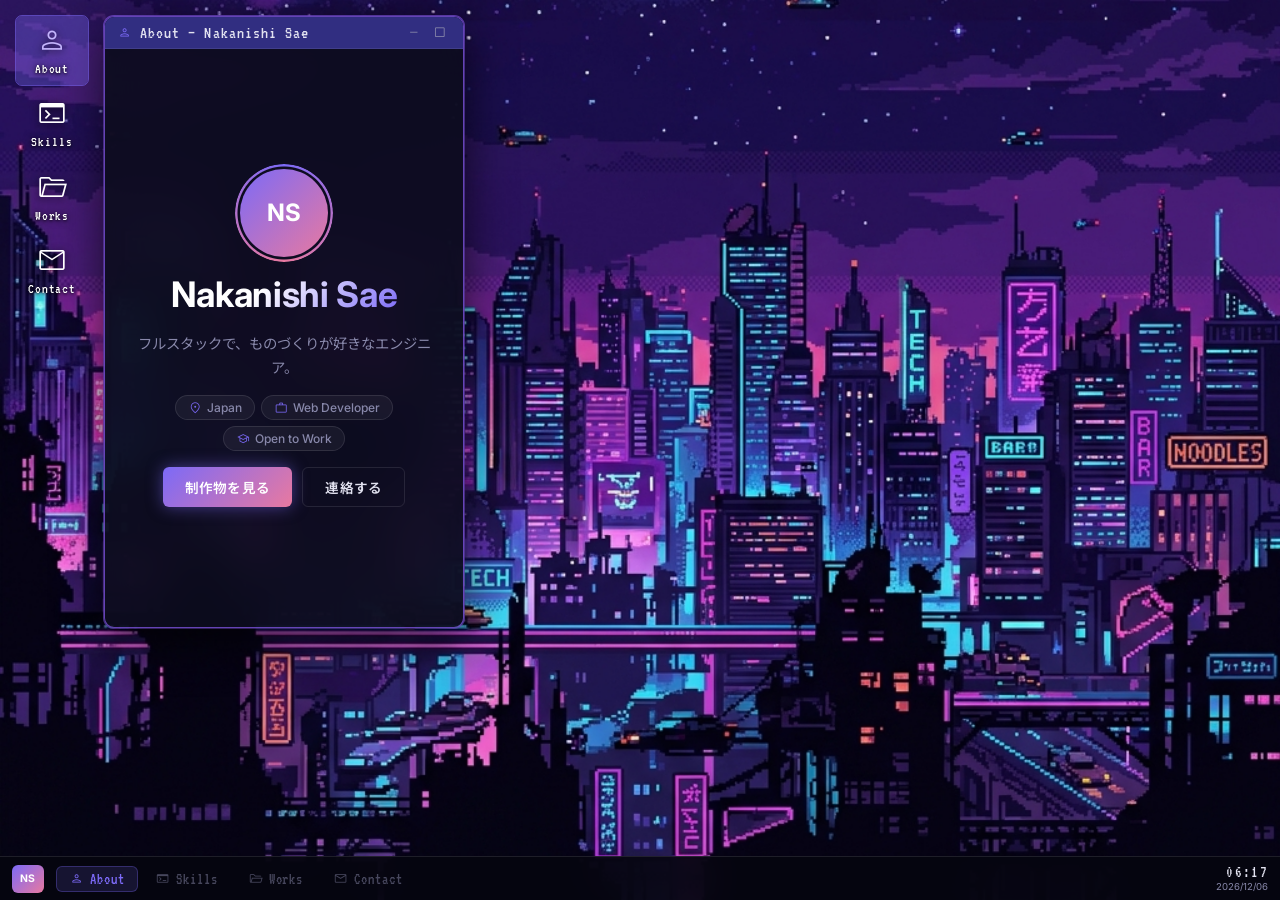
==== docs/index.html @ b2e5ae58 "docsフォルダに変更" ====
<!DOCTYPE html>
<html lang="ja">
<head>
  <meta charset="UTF-8" />
  <meta name="viewport" content="width=device-width, initial-scale=1.0" />
  <meta name="description" content="自己紹介ページ — スキル・制作物・連絡先をまとめたポートフォリオサイトです。" />
  <title>Portfolio | Nakanishi Sae</title>
  <link rel="preconnect" href="https://fonts.googleapis.com" />
  <link rel="preconnect" href="https://fonts.gstatic.com" crossorigin />
  <link href="https://fonts.googleapis.com/css2?family=Noto+Sans+JP:wght@300;400;500;700&family=Inter:wght@300;400;600;700&family=VT323&display=swap" rel="stylesheet" />
  <link rel="stylesheet" href="https://fonts.googleapis.com/css2?family=Material+Symbols+Outlined:opsz,wght,FILL,GRAD@20..48,100..700,0..1,-50..200" />
  <link rel="stylesheet" href="style.css" />
</head>
<body>

<div class="desktop" id="desktop">

  <!-- ===== SIDEBAR / DOCK ===== -->
  <aside class="sidebar" id="sidebar">
    <nav class="sidebar__nav">
      <button class="sidebar__btn is-active" data-win="win-about" id="nav-about">
        <span class="material-symbols-outlined">person</span>
        <span class="sidebar__label">About</span>
      </button>
      <button class="sidebar__btn" data-win="win-skills" id="nav-skills">
        <span class="material-symbols-outlined">terminal</span>
        <span class="sidebar__label">Skills</span>
      </button>
      <button class="sidebar__btn" data-win="win-works" id="nav-works">
        <span class="material-symbols-outlined">folder_open</span>
        <span class="sidebar__label">Works</span>
      </button>
      <button class="sidebar__btn" data-win="win-contact" id="nav-contact">
        <span class="material-symbols-outlined">mail</span>
        <span class="sidebar__label">Contact</span>
      </button>
    </nav>
  </aside>

  <!-- ===== DESKTOP CANVAS ===== -->
  <div class="desktop-canvas" id="desktop-canvas">

    <!-- ── Window: About ── -->
    <section class="window" id="win-about">
      <div class="window-titlebar">
        <span class="window-icon material-symbols-outlined">person</span>
        <span class="window-title">About — Nakanishi Sae</span>
        <div class="window-controls">
          <button class="win-btn" data-action="min" data-win="win-about" aria-label="最小化">
            <span class="material-symbols-outlined">remove</span>
          </button>
          <button class="win-btn" data-action="max" data-win="win-about" aria-label="最大化">
            <span class="material-symbols-outlined">crop_square</span>
          </button>
        </div>
      </div>
      <div class="window-body">
        <div class="about-layout">
          <div class="about-avatar-wrap">
            <div class="about-avatar">NS</div>
            <div class="about-avatar-ring"></div>
          </div>
          <h1 class="about-name">Nakanishi Sae</h1>
          <p class="about-tagline">フルスタックで、ものづくりが好きなエンジニア。</p>
          <div class="about-badges">
            <span class="badge"><span class="material-symbols-outlined">location_on</span> Japan</span>
            <span class="badge"><span class="material-symbols-outlined">work</span> Web Developer</span>
            <span class="badge"><span class="material-symbols-outlined">school</span> Open to Work</span>
          </div>
          <div class="about-cta">
            <button class="btn btn--primary" data-open="win-works" id="hero-works-btn">制作物を見る</button>
            <button class="btn btn--outline" data-open="win-contact" id="hero-contact-btn">連絡する</button>
          </div>
        </div>
      </div>
    </section>

    <!-- ── Window: Skills ── -->
    <section class="window is-minimized" id="win-skills">
      <div class="window-titlebar">
        <span class="window-icon material-symbols-outlined">terminal</span>
        <span class="window-title">Skills</span>
        <div class="window-controls">
          <button class="win-btn" data-action="min" data-win="win-skills" aria-label="最小化">
            <span class="material-symbols-outlined">remove</span>
          </button>
          <button class="win-btn" data-action="max" data-win="win-skills" aria-label="最大化">
            <span class="material-symbols-outlined">crop_square</span>
          </button>
        </div>
      </div>
      <div class="window-body">
        <div class="skills__grid">
          <div class="skill-card" id="skill-languages">
            <div class="skill-card__icon"><span class="material-symbols-outlined">terminal</span></div>
            <h3 class="skill-card__title">Languages</h3>
            <div class="skill-chips">
              <span class="skill-chip">C#</span>
              <span class="skill-chip">TypeScript</span>
              <span class="skill-chip">JavaScript</span>
              <span class="skill-chip">Python</span>
              <span class="skill-chip">SQL</span>
              <span class="skill-chip">Visual Basic</span>
            </div>
          </div>
          <div class="skill-card" id="skill-frontend">
            <div class="skill-card__icon"><span class="material-symbols-outlined">web</span></div>
            <h3 class="skill-card__title">Frontend / Backend</h3>
            <div class="skill-chips">
              <span class="skill-chip">HTML</span>
              <span class="skill-chip">CSS</span>
              <span class="skill-chip">Angular</span>
              <span class="skill-chip">.NET</span>
            </div>
          </div>
          <div class="skill-card" id="skill-cloud">
            <div class="skill-card__icon"><span class="material-symbols-outlined">cloud</span></div>
            <h3 class="skill-card__title">Cloud / Tools</h3>
            <div class="skill-chips">
              <span class="skill-chip">Azure</span>
              <span class="skill-chip">Git</span>
              <span class="skill-chip">GitHub</span>
            </div>
          </div>
          <div class="skill-card skill-card--cert" id="skill-cert">
            <div class="skill-card__icon"><span class="material-symbols-outlined">workspace_premium</span></div>
            <h3 class="skill-card__title">資格</h3>
            <ul class="cert-list">
              <li class="cert-item">
                <span class="cert-item__badge">Azure</span>
                <span class="cert-item__name">Azure Fundamentals</span>
              </li>
              <li class="cert-item">
                <span class="cert-item__badge">Python</span>
                <span class="cert-item__name">Python3 エンジニア認定基礎試験</span>
              </li>
            </ul>
          </div>
        </div>
      </div>
    </section>

    <!-- ── Window: Works ── -->
    <section class="window is-minimized" id="win-works">
      <div class="window-titlebar">
        <span class="window-icon material-symbols-outlined">folder_open</span>
        <span class="window-title">Works</span>
        <div class="window-controls">
          <button class="win-btn" data-action="min" data-win="win-works" aria-label="最小化">
            <span class="material-symbols-outlined">remove</span>
          </button>
          <button class="win-btn" data-action="max" data-win="win-works" aria-label="最大化">
            <span class="material-symbols-outlined">crop_square</span>
          </button>
        </div>
      </div>
      <div class="window-body">
        <div class="works__grid" id="works-grid">
          <article class="work-card" id="work-1">
            <div class="work-card__thumb" style="background: linear-gradient(135deg, #667eea 0%, #764ba2 100%);">
              <span class="work-card__thumb-icon material-symbols-outlined">public</span>
            </div>
            <div class="work-card__body">
              <span class="work-card__tag">Web App</span>
              <h3 class="work-card__title">サンプルプロジェクト</h3>
              <p class="work-card__desc">制作物の説明をここに記述します。使用した技術や工夫した点などを書きましょう。</p>
              <div class="work-card__tech">
                <span class="tech-tag">HTML</span>
                <span class="tech-tag">CSS</span>
                <span class="tech-tag">JavaScript</span>
              </div>
              <div class="work-card__links">
                <a href="#" class="work-card__link" id="work-1-demo">Demo →</a>
                <a href="#" class="work-card__link work-card__link--secondary" id="work-1-code">GitHub</a>
              </div>
            </div>
          </article>
          <div class="work-card work-card--empty" id="work-add">
            <div class="work-card--empty__inner">
              <span class="work-card--empty__icon material-symbols-outlined">add_circle</span>
              <p>制作物を追加しましょう</p>
              <span class="work-card--empty__hint">index.html の works セクションにカードを追加してください</span>
            </div>
          </div>
        </div>
      </div>
    </section>

    <!-- ── Window: Contact ── -->
    <section class="window is-minimized" id="win-contact">
      <div class="window-titlebar">
        <span class="window-icon material-symbols-outlined">mail</span>
        <span class="window-title">Contact</span>
        <div class="window-controls">
          <button class="win-btn" data-action="min" data-win="win-contact" aria-label="最小化">
            <span class="material-symbols-outlined">remove</span>
          </button>
          <button class="win-btn" data-action="max" data-win="win-contact" aria-label="最大化">
            <span class="material-symbols-outlined">crop_square</span>
          </button>
        </div>
      </div>
      <div class="window-body">
        <div class="contact__grid">
          <a href="mailto:your@email.com" class="contact-card" id="contact-email">
            <div class="contact-card__icon"><span class="material-symbols-outlined">mail</span></div>
            <div class="contact-card__body">
              <span class="contact-card__label">Email</span>
              <span class="contact-card__value">your@email.com</span>
            </div>
            <span class="contact-card__arrow material-symbols-outlined">arrow_forward</span>
          </a>
          <a href="https://github.com/yourusername" target="_blank" rel="noopener noreferrer" class="contact-card" id="contact-github">
            <div class="contact-card__icon"><span class="material-symbols-outlined">code</span></div>
            <div class="contact-card__body">
              <span class="contact-card__label">GitHub</span>
              <span class="contact-card__value">@yourusername</span>
            </div>
            <span class="contact-card__arrow material-symbols-outlined">arrow_forward</span>
          </a>
          <a href="https://twitter.com/yourusername" target="_blank" rel="noopener noreferrer" class="contact-card" id="contact-twitter">
            <div class="contact-card__icon"><span class="material-symbols-outlined">alternate_email</span></div>
            <div class="contact-card__body">
              <span class="contact-card__label">X (Twitter)</span>
              <span class="contact-card__value">@yourusername</span>
            </div>
            <span class="contact-card__arrow material-symbols-outlined">arrow_forward</span>
          </a>
          <a href="https://linkedin.com/in/yourusername" target="_blank" rel="noopener noreferrer" class="contact-card" id="contact-linkedin">
            <div class="contact-card__icon"><span class="material-symbols-outlined">work</span></div>
            <div class="contact-card__body">
              <span class="contact-card__label">LinkedIn</span>
              <span class="contact-card__value">Nakanishi Sae</span>
            </div>
            <span class="contact-card__arrow material-symbols-outlined">arrow_forward</span>
          </a>
        </div>
      </div>
    </section>

  </div><!-- /desktop-canvas -->

  <!-- ===== TASKBAR ===== -->
  <div class="taskbar" id="taskbar">
    <div class="taskbar__start">
      <span class="taskbar__start-logo">NS</span>
    </div>
    <div class="taskbar__windows">
      <button class="taskbar__btn is-active" data-win="win-about" id="tb-about">
        <span class="material-symbols-outlined">person</span> About
      </button>
      <button class="taskbar__btn is-minimized" data-win="win-skills" id="tb-skills">
        <span class="material-symbols-outlined">terminal</span> Skills
      </button>
      <button class="taskbar__btn is-minimized" data-win="win-works" id="tb-works">
        <span class="material-symbols-outlined">folder_open</span> Works
      </button>
      <button class="taskbar__btn is-minimized" data-win="win-contact" id="tb-contact">
        <span class="material-symbols-outlined">mail</span> Contact
      </button>
    </div>
    <div class="taskbar__tray">
      <div class="taskbar__clock" id="taskbar-clock">00:00</div>
      <div class="taskbar__date" id="taskbar-date">2026/05/17</div>
    </div>
  </div>

</div><!-- /desktop -->

<script src="main.js"></script>
</body>
</html>
---- docs/style.css ----
/* ================================================
   TOKENS
   ================================================ */
:root {
  --clr-bg:        #0d0d1a;
  --clr-sidebar:   #111120;
  --clr-taskbar:   #0a0a14;
  --clr-win-bar:   #1e1b4b;
  --clr-win-bar-active: #312e81;
  --clr-win-body:  rgba(13, 13, 30, 0.92);
  --clr-surface:   rgba(255,255,255,0.05);
  --clr-surface-2: rgba(255,255,255,0.08);
  --clr-border:    rgba(255,255,255,0.10);
  --clr-border-active: rgba(139,92,246,0.7);

  --clr-primary:   #7c6af7;
  --clr-primary-glow: rgba(124,106,247,0.5);
  --clr-accent:    #e879a0;
  --clr-text:      #e2e2f0;
  --clr-text-muted:#8888aa;
  --clr-text-faint:#44445a;

  --sidebar-w: 0px;
  --taskbar-h: 44px;
  --radius-sm: 6px;
  --radius-md: 10px;
  --transition: 0.2s cubic-bezier(0.4,0,0.2,1);
  --font-sans: 'Inter','Noto Sans JP',sans-serif;
  --font-jp:   'Noto Sans JP',sans-serif;
  --font-pixel: 'VT323', monospace;
}

/* ================================================
   RESET
   ================================================ */
*,*::before,*::after{box-sizing:border-box;margin:0;padding:0}
html,body{width:100%;height:100%;overflow:hidden}
body{font-family:var(--font-sans);color:var(--clr-text);background:#000}
a{color:inherit;text-decoration:none}
ul{list-style:none}
button{cursor:pointer;background:none;border:none;color:inherit;font:inherit}

/* Material Symbols */
.material-symbols-outlined{
  font-family:'Material Symbols Outlined';
  font-weight:normal;font-style:normal;
  font-size:inherit;line-height:1;
  letter-spacing:normal;text-transform:none;
  display:inline-block;white-space:nowrap;
  direction:ltr;-webkit-font-smoothing:antialiased;
  font-variation-settings:'FILL' 0,'wght' 300,'GRAD' 0,'opsz' 24;
  user-select:none;
}

/* ================================================
   DESKTOP
   ================================================ */
.desktop{
  width:100vw;height:100vh;
  display:grid;
  grid-template-rows: 1fr var(--taskbar-h);
  grid-template-areas:
    "canvas"
    "taskbar";
  background-image: url('wallpaper.png');
  background-size: cover;
  background-position: center bottom;
  position: relative;
}

/* ================================================
   SIDEBAR — Desktop icons overlay
   ================================================ */
.sidebar{
  position: absolute;
  top: 16px;
  left: 16px;
  display:flex;flex-direction:column;
  gap: 8px;
  z-index: 50;
  /* no background, no border — floats on wallpaper */
}


.sidebar__nav{
  display:flex;flex-direction:column;gap:4px;
}

/* Desktop icon button */
.sidebar__btn{
  display:flex;flex-direction:column;align-items:center;gap:4px;
  padding:8px;
  width:72px;
  border-radius: var(--radius-sm);
  color:#fff;
  background: transparent;
  transition: background var(--transition);
  cursor: pointer;
}
.sidebar__btn .material-symbols-outlined{
  font-size:2rem;
  font-variation-settings:'FILL' 0,'wght' 300,'GRAD' 0,'opsz' 40;
  filter: drop-shadow(0 2px 4px rgba(0,0,0,0.8));
}
.sidebar__label{
  font-family: var(--font-pixel);
  font-size:0.9rem;font-weight:400;
  letter-spacing:0.06em;line-height:1.2;
  text-align:center;
  text-shadow: 0 1px 3px rgba(0,0,0,0.9), 0 0 8px rgba(0,0,0,0.8);
  color:#fff;
  word-break: break-word;
}
.sidebar__btn:hover{
  background: rgba(255,255,255,0.12);
  border-radius: var(--radius-sm);
}
.sidebar__btn.is-active{
  background: rgba(124,106,247,0.35);
  outline: 1px solid rgba(124,106,247,0.6);
}
.sidebar__btn.is-active .material-symbols-outlined{
  color: #c4b5fd;
}

.desktop-canvas{
  grid-area: canvas;
  display:grid;
  grid-template-columns: 360px 1fr;
  grid-template-rows: minmax(320px,auto) minmax(260px,auto) auto;
  gap:12px;
  /* leave room for desktop icons on the left */
  padding:16px 16px 16px 104px;
  overflow-y:auto;
  overflow-x:hidden;
  align-content: start;
}
.desktop-canvas::-webkit-scrollbar{width:6px;}
.desktop-canvas::-webkit-scrollbar-track{background:transparent;}
.desktop-canvas::-webkit-scrollbar-thumb{background:rgba(124,106,247,0.3);border-radius:9999px;}

/* Window positioning */
#win-about  { grid-column:1; grid-row:1/3; }
#win-skills { grid-column:2; grid-row:1; }
#win-works  { grid-column:2; grid-row:2; }
#win-contact{ grid-column:1/3; grid-row:3; }

/* ================================================
   WINDOW
   ================================================ */
.window{
  display:flex;flex-direction:column;
  border-radius: var(--radius-md);
  border:1px solid var(--clr-border);
  overflow:hidden;
  backdrop-filter:blur(20px);
  background: var(--clr-win-body);
  box-shadow: 0 8px 32px rgba(0,0,0,0.6);
  transition: border-color var(--transition), box-shadow var(--transition),
              opacity 0.2s ease, visibility 0.2s ease;
  min-height:200px;
}

.window:focus-within,
.window.is-focused{
  border-color: var(--clr-border-active);
  box-shadow: 0 12px 48px rgba(0,0,0,0.7), 0 0 0 1px var(--clr-border-active);
  z-index:10;
}

/* Window minimized — entire window fades out, grid space kept so bg shows through */
.window.is-minimized{
  visibility: hidden;
  opacity: 0;
  pointer-events: none;
}

/* Title bar */
.window-titlebar{
  display:flex;align-items:center;gap:8px;
  padding:0 12px;
  height:32px;
  background: var(--clr-win-bar);
  border-bottom:1px solid rgba(255,255,255,0.08);
  user-select:none;flex-shrink:0;
}

.window.is-focused .window-titlebar{
  background: var(--clr-win-bar-active);
}

.window-icon{
  font-size:0.95rem;
  color:var(--clr-primary);
  font-variation-settings:'FILL' 0,'wght' 300,'GRAD' 0,'opsz' 20;
}

.window-title{
  flex:1;
  font-family:var(--font-pixel);
  font-size:1.1rem;
  letter-spacing:0.06em;
  color:var(--clr-text);
  overflow:hidden;white-space:nowrap;text-overflow:ellipsis;
}

.window-controls{display:flex;gap:4px;margin-left:auto;}

.win-btn{
  width:22px;height:22px;
  display:flex;align-items:center;justify-content:center;
  border-radius:4px;
  color:var(--clr-text-muted);
  transition:all var(--transition);
}
.win-btn .material-symbols-outlined{font-size:0.85rem;}
.win-btn:hover{background:rgba(255,255,255,0.12);color:var(--clr-text);}
.win-btn[data-action="min"]:hover{background:rgba(251,191,36,0.25);color:#fbbf24;}
.win-btn[data-action="max"]:hover{background:rgba(74,222,128,0.25);color:#4ade80;}

/* Window body */
.window-body{
  flex:1;overflow-y:auto;
  padding:20px;
}
.window-body::-webkit-scrollbar{width:4px;}
.window-body::-webkit-scrollbar-thumb{background:rgba(124,106,247,0.3);border-radius:9999px;}

/* ================================================
   ABOUT WINDOW
   ================================================ */
.about-layout{
  display:flex;flex-direction:column;align-items:center;
  text-align:center;gap:16px;height:100%;justify-content:center;
}

.about-avatar-wrap{position:relative;width:88px;height:88px;flex-shrink:0;}

.about-avatar{
  width:88px;height:88px;border-radius:50%;
  background:linear-gradient(135deg,var(--clr-primary),var(--clr-accent));
  display:flex;align-items:center;justify-content:center;
  font-size:1.5rem;font-weight:700;color:#fff;
  position:relative;z-index:1;
}

.about-avatar-ring{
  position:absolute;inset:-5px;border-radius:50%;
  background:conic-gradient(from 0deg,var(--clr-primary),var(--clr-accent),var(--clr-primary));
  z-index:0;
  animation:spin 6s linear infinite;
  mask:radial-gradient(farthest-side,transparent calc(100% - 3px),#fff calc(100% - 2px));
  -webkit-mask:radial-gradient(farthest-side,transparent calc(100% - 3px),#fff calc(100% - 2px));
}

@keyframes spin{to{transform:rotate(360deg)}}

.about-name{
  font-size:clamp(1.5rem,3vw,2.2rem);font-weight:700;
  background:linear-gradient(135deg,#fff 40%,var(--clr-primary));
  -webkit-background-clip:text;-webkit-text-fill-color:transparent;background-clip:text;
  letter-spacing:-0.01em;
}
.about-tagline{font-size:0.9rem;color:var(--clr-text-muted);font-family:var(--font-jp);line-height:1.7;}

.about-badges{display:flex;gap:6px;flex-wrap:wrap;justify-content:center;}

.badge{
  display:inline-flex;align-items:center;gap:5px;
  padding:4px 12px;border-radius:9999px;
  font-size:0.75rem;font-weight:500;
  background:var(--clr-surface);border:1px solid var(--clr-border);
  color:var(--clr-text-muted);
}
.badge .material-symbols-outlined{font-size:0.9rem;color:var(--clr-primary);font-variation-settings:'FILL' 0,'wght' 300,'GRAD' 0,'opsz' 20;}

.about-cta{display:flex;gap:10px;flex-wrap:wrap;justify-content:center;}

.btn{
  display:inline-flex;align-items:center;gap:6px;
  padding:9px 22px;border-radius:var(--radius-sm);
  font-size:0.85rem;font-weight:600;letter-spacing:0.02em;
  transition:all var(--transition);
}
.btn--primary{
  background:linear-gradient(135deg,var(--clr-primary),var(--clr-accent));
  color:#fff;box-shadow:0 0 16px var(--clr-primary-glow);
}
.btn--primary:hover{transform:translateY(-1px);box-shadow:0 4px 24px var(--clr-primary-glow);}
.btn--outline{
  background:transparent;color:var(--clr-text);
  border:1px solid var(--clr-border);
}
.btn--outline:hover{border-color:var(--clr-primary);color:var(--clr-primary);}

/* ================================================
   SKILLS WINDOW
   ================================================ */
.skills__grid{
  display:grid;
  grid-template-columns:repeat(2,1fr);
  gap:12px;
}

.skill-card{
  background:var(--clr-surface);border:1px solid var(--clr-border);
  border-radius:var(--radius-sm);padding:16px;
  transition:border-color var(--transition);
}
.skill-card:hover{border-color:rgba(124,106,247,0.4);}

.skill-card__icon{
  display:flex;align-items:center;margin-bottom:10px;color:var(--clr-primary);
}
.skill-card__icon .material-symbols-outlined{font-size:1.4rem;font-variation-settings:'FILL' 0,'wght' 300,'GRAD' 0,'opsz' 32;}

.skill-card__title{font-size:0.85rem;font-weight:600;margin-bottom:12px;}

.skill-chips{display:flex;flex-wrap:wrap;gap:6px;}

.skill-chip{
  padding:3px 10px;border-radius:9999px;
  font-size:0.72rem;font-weight:600;
  background:var(--clr-surface-2);border:1px solid var(--clr-border);
  color:var(--clr-text);
}

.cert-list{display:flex;flex-direction:column;gap:8px;}
.cert-item{display:flex;align-items:center;gap:8px;}
.cert-item__badge{
  padding:2px 8px;border-radius:4px;font-size:0.68rem;font-weight:700;
  letter-spacing:0.06em;text-transform:uppercase;
  background:linear-gradient(135deg,var(--clr-primary),var(--clr-accent));color:#fff;
  flex-shrink:0;
}
.cert-item__name{font-size:0.78rem;color:var(--clr-text-muted);font-family:var(--font-jp);line-height:1.4;}

/* ================================================
   WORKS WINDOW
   ================================================ */
.works__grid{
  display:grid;grid-template-columns:repeat(auto-fill,minmax(180px,1fr));gap:10px;
}

.work-card{
  background:var(--clr-surface);border:1px solid var(--clr-border);
  border-radius:var(--radius-sm);overflow:hidden;
  transition:border-color var(--transition),transform var(--transition);
}
.work-card:hover{border-color:rgba(124,106,247,0.4);transform:translateY(-2px);}

.work-card__thumb{
  height:70px;display:flex;align-items:center;justify-content:center;
}
.work-card__thumb-icon{
  font-size:1.6rem;color:rgba(255,255,255,0.9);
  font-variation-settings:'FILL' 0,'wght' 200,'GRAD' 0,'opsz' 48;
}

.work-card__body{padding:10px;display:flex;flex-direction:column;gap:4px;}
.work-card__tag{font-size:0.62rem;font-weight:700;letter-spacing:0.12em;text-transform:uppercase;color:var(--clr-primary);}
.work-card__title{font-size:0.85rem;font-weight:600;font-family:var(--font-jp);}
.work-card__desc{font-size:0.72rem;color:var(--clr-text-muted);font-family:var(--font-jp);line-height:1.5;}
.work-card__tech{display:flex;gap:3px;flex-wrap:wrap;}
.tech-tag{padding:1px 6px;border-radius:4px;font-size:0.62rem;font-weight:600;background:var(--clr-surface-2);border:1px solid var(--clr-border);color:var(--clr-text-muted);}
.work-card__links{display:flex;gap:10px;margin-top:2px;}
.work-card__link{font-size:0.72rem;font-weight:600;color:var(--clr-primary);transition:color var(--transition);}
.work-card__link--secondary{color:var(--clr-text-muted);}
.work-card__link:hover{color:var(--clr-accent);}

.work-card--empty{
  border-style:dashed;display:flex;align-items:center;justify-content:center;min-height:140px;
}
.work-card--empty:hover{border-color:var(--clr-border);transform:none;}
.work-card--empty__inner{text-align:center;display:flex;flex-direction:column;align-items:center;gap:5px;}
.work-card--empty__icon{font-size:1.6rem;color:var(--clr-text-faint);font-variation-settings:'FILL' 0,'wght' 200,'GRAD' 0,'opsz' 40;}
.work-card--empty p{font-family:var(--font-jp);font-size:0.78rem;color:var(--clr-text-muted);}
.work-card--empty__hint{font-size:0.65rem;color:var(--clr-text-faint);max-width:180px;line-height:1.4;}

/* ================================================
   CONTACT WINDOW
   ================================================ */
.contact__grid{
  display:grid;grid-template-columns:repeat(auto-fit,minmax(200px,1fr));gap:10px;
}

.contact-card{
  display:flex;align-items:center;gap:12px;
  padding:14px 16px;
  background:var(--clr-surface);border:1px solid var(--clr-border);
  border-radius:var(--radius-sm);
  transition:all var(--transition);
}
.contact-card:hover{border-color:rgba(124,106,247,0.4);transform:translateY(-1px);}
.contact-card:hover .contact-card__arrow{transform:translateX(3px);color:var(--clr-primary);}

.contact-card__icon{
  display:flex;align-items:center;justify-content:center;
  width:36px;height:36px;border-radius:var(--radius-sm);
  background:var(--clr-surface-2);flex-shrink:0;color:var(--clr-primary);
}
.contact-card__icon .material-symbols-outlined{font-size:1.1rem;font-variation-settings:'FILL' 0,'wght' 300,'GRAD' 0,'opsz' 24;}

.contact-card__body{display:flex;flex-direction:column;gap:1px;flex:1;min-width:0;}
.contact-card__label{font-size:0.65rem;font-weight:700;letter-spacing:0.12em;text-transform:uppercase;color:var(--clr-text-faint);}
.contact-card__value{font-size:0.82rem;font-weight:500;white-space:nowrap;overflow:hidden;text-overflow:ellipsis;}
.contact-card__arrow{font-size:1rem;color:var(--clr-text-faint);transition:transform var(--transition),color var(--transition);font-variation-settings:'FILL' 0,'wght' 300,'GRAD' 0,'opsz' 24;}

/* ================================================
   TASKBAR
   ================================================ */
.taskbar{
  grid-area: taskbar;
  display:flex;align-items:center;gap:8px;
  padding:0 12px;
  background: rgba(6,6,16,0.92);
  backdrop-filter:blur(20px);
  border-top:1px solid var(--clr-border);
  z-index:50;
}

.taskbar__start{
  display:flex;align-items:center;justify-content:center;
  width:32px;height:28px;
  border-radius:var(--radius-sm);
  background:linear-gradient(135deg,var(--clr-primary),var(--clr-accent));
  font-size:0.65rem;font-weight:700;color:#fff;letter-spacing:0.06em;
  flex-shrink:0;margin-right:4px;
}

.taskbar__windows{display:flex;gap:4px;flex:1;}

.taskbar__btn{
  display:flex;align-items:center;gap:6px;
  padding:4px 12px;border-radius:var(--radius-sm);
  font-family: var(--font-pixel);
  font-size:1rem;letter-spacing:0.06em;
  color:var(--clr-text-muted);
  border:1px solid transparent;
  transition:all var(--transition);white-space:nowrap;
}
.taskbar__btn .material-symbols-outlined{font-size:0.95rem;font-variation-settings:'FILL' 0,'wght' 300,'GRAD' 0,'opsz' 20;}
.taskbar__btn:hover{background:var(--clr-surface);color:var(--clr-text);border-color:var(--clr-border);}
.taskbar__btn.is-active{
  background:rgba(124,106,247,0.15);
  color:var(--clr-primary);
  border-color:rgba(124,106,247,0.3);
}
/* minimized = grayed out */
.taskbar__btn.is-minimized{opacity:0.5;}

.taskbar__tray{
  display:flex;flex-direction:column;align-items:flex-end;margin-left:auto;flex-shrink:0;
}
.taskbar__clock{font-family:var(--font-pixel);font-size:1.05rem;color:var(--clr-text);letter-spacing:0.08em;line-height:1;}
.taskbar__date{font-size:0.6rem;color:var(--clr-text-muted);line-height:1.2;}

/* ================================================
   RESPONSIVE (tablet/mobile fallback)
   ================================================ */
@media(max-width:900px){
  html,body{overflow:auto;}
  .desktop{
    display:flex;flex-direction:column;height:auto;min-height:100vh;
    background-attachment:fixed;
  }
  .sidebar{
    position:relative;
    flex-direction:row;
    top:auto;left:auto;
    width:100%;padding:8px 12px;
    background:rgba(8,8,20,0.85);
    backdrop-filter:blur(16px);
    border-bottom:1px solid var(--clr-border);
    position:sticky;top:0;z-index:50;
  }
  .sidebar__logo{margin-bottom:0;width:36px;height:36px;font-size:0.75rem;}
  .sidebar__nav{flex-direction:row;}
  .sidebar__btn{width:56px;padding:6px 4px;}
  .sidebar__btn .material-symbols-outlined{font-size:1.5rem;}
  .desktop-canvas{
    overflow:visible;padding:12px;gap:12px;
    grid-template-columns:1fr;
  }
  #win-about,#win-skills,#win-works,#win-contact{grid-column:auto;grid-row:auto;}
  .window{min-height:auto;}
  .taskbar{position:sticky;bottom:0;}
  .skills__grid{grid-template-columns:1fr 1fr;}
}

@media(max-width:540px){
  .skills__grid{grid-template-columns:1fr;}
  .works__grid{grid-template-columns:1fr;}
  .contact__grid{grid-template-columns:1fr;}
  .taskbar__btn span:not(.material-symbols-outlined){display:none;}
}
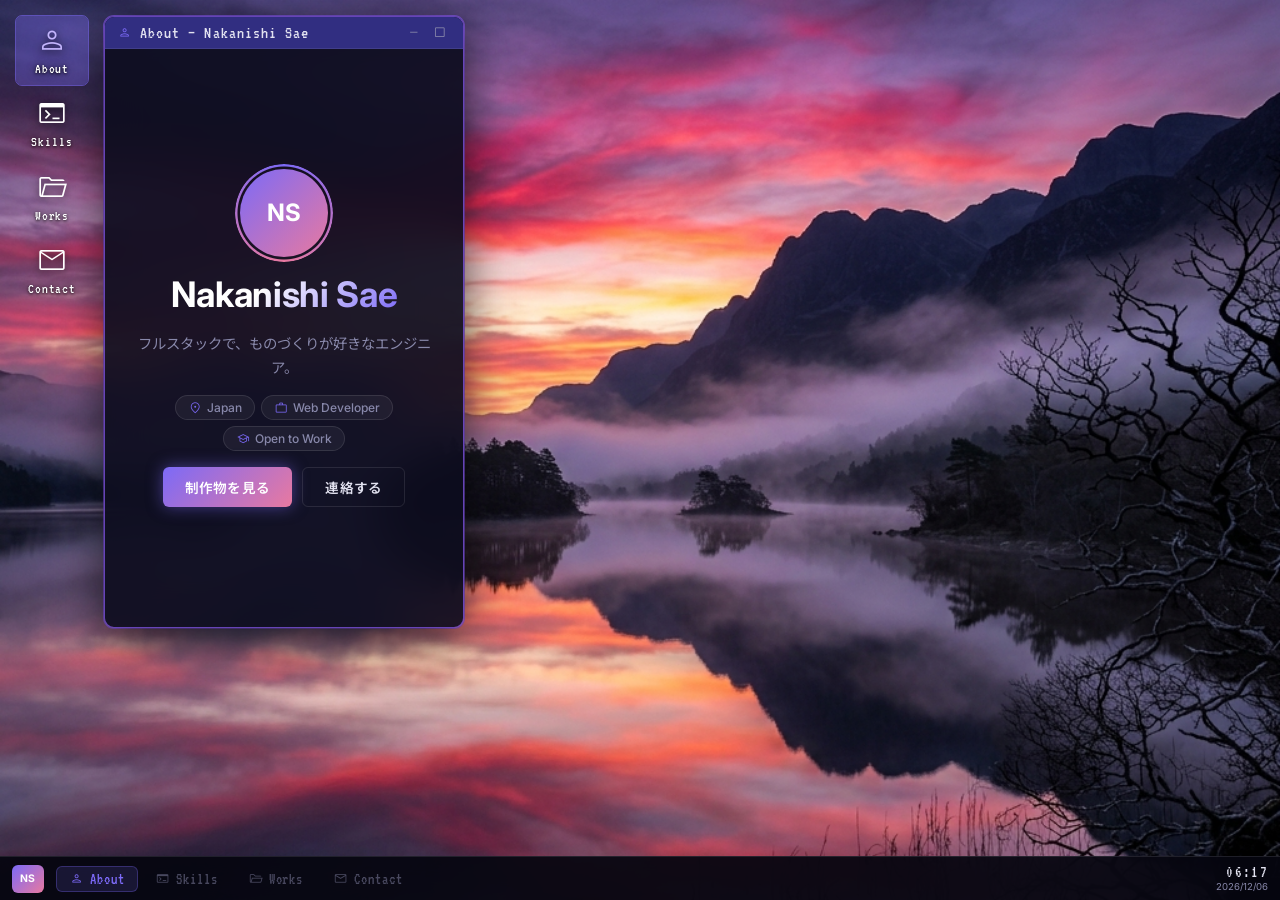
==== commit 7846449c: "連絡先修正" ====
--- a/docs/index.html
+++ b/docs/index.html
@@ -202,35 +202,27 @@
       </div>
       <div class="window-body">
         <div class="contact__grid">
-          <a href="mailto:your@email.com" class="contact-card" id="contact-email">
+          <a href="mailto:pikatyuusuky@gmail.com" class="contact-card" id="contact-email">
             <div class="contact-card__icon"><span class="material-symbols-outlined">mail</span></div>
             <div class="contact-card__body">
               <span class="contact-card__label">Email</span>
-              <span class="contact-card__value">your@email.com</span>
+              <span class="contact-card__value">pikatyuusuky@gmail.com</span>
             </div>
             <span class="contact-card__arrow material-symbols-outlined">arrow_forward</span>
           </a>
-          <a href="https://github.com/yourusername" target="_blank" rel="noopener noreferrer" class="contact-card" id="contact-github">
+          <a href="https://github.com/saku9919" target="_blank" rel="noopener noreferrer" class="contact-card" id="contact-github">
             <div class="contact-card__icon"><span class="material-symbols-outlined">code</span></div>
             <div class="contact-card__body">
               <span class="contact-card__label">GitHub</span>
-              <span class="contact-card__value">@yourusername</span>
+              <span class="contact-card__value">@saku9919</span>
             </div>
             <span class="contact-card__arrow material-symbols-outlined">arrow_forward</span>
           </a>
-          <a href="https://twitter.com/yourusername" target="_blank" rel="noopener noreferrer" class="contact-card" id="contact-twitter">
+          <a href="https://twitter.com/tsukiyama1017" target="_blank" rel="noopener noreferrer" class="contact-card" id="contact-twitter">
             <div class="contact-card__icon"><span class="material-symbols-outlined">alternate_email</span></div>
             <div class="contact-card__body">
               <span class="contact-card__label">X (Twitter)</span>
-              <span class="contact-card__value">@yourusername</span>
-            </div>
-            <span class="contact-card__arrow material-symbols-outlined">arrow_forward</span>
-          </a>
-          <a href="https://linkedin.com/in/yourusername" target="_blank" rel="noopener noreferrer" class="contact-card" id="contact-linkedin">
-            <div class="contact-card__icon"><span class="material-symbols-outlined">work</span></div>
-            <div class="contact-card__body">
-              <span class="contact-card__label">LinkedIn</span>
-              <span class="contact-card__value">Nakanishi Sae</span>
+              <span class="contact-card__value">@tsukiyama1017</span>
             </div>
             <span class="contact-card__arrow material-symbols-outlined">arrow_forward</span>
           </a>
--- a/docs/style.css
+++ b/docs/style.css
@@ -64,7 +64,7 @@
     "taskbar";
   background-image: url('wallpaper.png');
   background-size: cover;
-  background-position: center bottom;
+  background-position: center center;
   position: relative;
 }
 
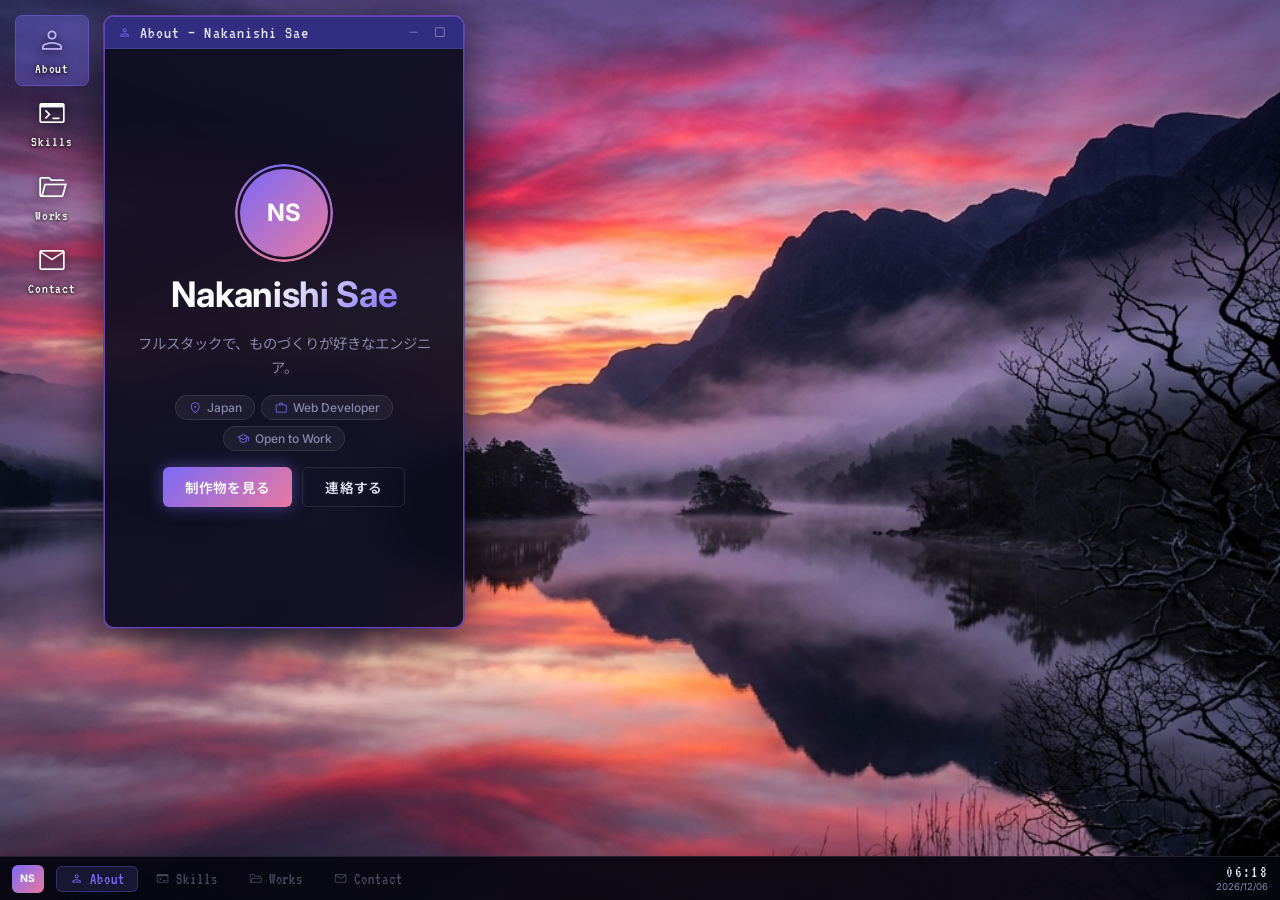
==== commit a75a23e8: "スキル追加" ====
--- a/docs/index.html
+++ b/docs/index.html
@@ -1,5 +1,6 @@
 <!DOCTYPE html>
 <html lang="ja">
+
 <head>
   <meta charset="UTF-8" />
   <meta name="viewport" content="width=device-width, initial-scale=1.0" />
@@ -7,258 +8,296 @@
   <title>Portfolio | Nakanishi Sae</title>
   <link rel="preconnect" href="https://fonts.googleapis.com" />
   <link rel="preconnect" href="https://fonts.gstatic.com" crossorigin />
-  <link href="https://fonts.googleapis.com/css2?family=Noto+Sans+JP:wght@300;400;500;700&family=Inter:wght@300;400;600;700&family=VT323&display=swap" rel="stylesheet" />
-  <link rel="stylesheet" href="https://fonts.googleapis.com/css2?family=Material+Symbols+Outlined:opsz,wght,FILL,GRAD@20..48,100..700,0..1,-50..200" />
+  <link
+    href="https://fonts.googleapis.com/css2?family=Noto+Sans+JP:wght@300;400;500;700&family=Inter:wght@300;400;600;700&family=VT323&display=swap"
+    rel="stylesheet" />
+  <link rel="stylesheet"
+    href="https://fonts.googleapis.com/css2?family=Material+Symbols+Outlined:opsz,wght,FILL,GRAD@20..48,100..700,0..1,-50..200" />
   <link rel="stylesheet" href="style.css" />
 </head>
+
 <body>
 
-<div class="desktop" id="desktop">
-
-  <!-- ===== SIDEBAR / DOCK ===== -->
-  <aside class="sidebar" id="sidebar">
-    <nav class="sidebar__nav">
-      <button class="sidebar__btn is-active" data-win="win-about" id="nav-about">
-        <span class="material-symbols-outlined">person</span>
-        <span class="sidebar__label">About</span>
-      </button>
-      <button class="sidebar__btn" data-win="win-skills" id="nav-skills">
-        <span class="material-symbols-outlined">terminal</span>
-        <span class="sidebar__label">Skills</span>
-      </button>
-      <button class="sidebar__btn" data-win="win-works" id="nav-works">
-        <span class="material-symbols-outlined">folder_open</span>
-        <span class="sidebar__label">Works</span>
-      </button>
-      <button class="sidebar__btn" data-win="win-contact" id="nav-contact">
-        <span class="material-symbols-outlined">mail</span>
-        <span class="sidebar__label">Contact</span>
-      </button>
-    </nav>
-  </aside>
-
-  <!-- ===== DESKTOP CANVAS ===== -->
-  <div class="desktop-canvas" id="desktop-canvas">
-
-    <!-- ── Window: About ── -->
-    <section class="window" id="win-about">
-      <div class="window-titlebar">
-        <span class="window-icon material-symbols-outlined">person</span>
-        <span class="window-title">About — Nakanishi Sae</span>
-        <div class="window-controls">
-          <button class="win-btn" data-action="min" data-win="win-about" aria-label="最小化">
-            <span class="material-symbols-outlined">remove</span>
-          </button>
-          <button class="win-btn" data-action="max" data-win="win-about" aria-label="最大化">
-            <span class="material-symbols-outlined">crop_square</span>
-          </button>
-        </div>
+  <div class="desktop" id="desktop">
+
+    <!-- ===== SIDEBAR / DOCK ===== -->
+    <aside class="sidebar" id="sidebar">
+      <nav class="sidebar__nav">
+        <button class="sidebar__btn is-active" data-win="win-about" id="nav-about">
+          <span class="material-symbols-outlined">person</span>
+          <span class="sidebar__label">About</span>
+        </button>
+        <button class="sidebar__btn" data-win="win-skills" id="nav-skills">
+          <span class="material-symbols-outlined">terminal</span>
+          <span class="sidebar__label">Skills</span>
+        </button>
+        <button class="sidebar__btn" data-win="win-works" id="nav-works">
+          <span class="material-symbols-outlined">folder_open</span>
+          <span class="sidebar__label">Works</span>
+        </button>
+        <button class="sidebar__btn" data-win="win-contact" id="nav-contact">
+          <span class="material-symbols-outlined">mail</span>
+          <span class="sidebar__label">Contact</span>
+        </button>
+      </nav>
+    </aside>
+
+    <!-- ===== DESKTOP CANVAS ===== -->
+    <div class="desktop-canvas" id="desktop-canvas">
+
+      <!-- ── Window: About ── -->
+      <section class="window" id="win-about">
+        <div class="window-titlebar">
+          <span class="window-icon material-symbols-outlined">person</span>
+          <span class="window-title">About — Nakanishi Sae</span>
+          <div class="window-controls">
+            <button class="win-btn" data-action="min" data-win="win-about" aria-label="最小化">
+              <span class="material-symbols-outlined">remove</span>
+            </button>
+            <button class="win-btn" data-action="max" data-win="win-about" aria-label="最大化">
+              <span class="material-symbols-outlined">crop_square</span>
+            </button>
+          </div>
+        </div>
+        <div class="window-body">
+          <div class="about-layout">
+            <div class="about-avatar-wrap">
+              <div class="about-avatar">NS</div>
+              <div class="about-avatar-ring"></div>
+            </div>
+            <h1 class="about-name">Nakanishi Sae</h1>
+            <p class="about-tagline">フルスタックで、ものづくりが好きなエンジニア。</p>
+            <div class="about-badges">
+              <span class="badge"><span class="material-symbols-outlined">location_on</span> Japan</span>
+              <span class="badge"><span class="material-symbols-outlined">work</span> Web Developer</span>
+              <span class="badge"><span class="material-symbols-outlined">school</span> Open to Work</span>
+            </div>
+            <div class="about-cta">
+              <button class="btn btn--primary" data-open="win-works" id="hero-works-btn">制作物を見る</button>
+              <button class="btn btn--outline" data-open="win-contact" id="hero-contact-btn">連絡する</button>
+            </div>
+          </div>
+        </div>
+      </section>
+
+      <!-- ── Window: Skills ── -->
+      <section class="window is-minimized" id="win-skills">
+        <div class="window-titlebar">
+          <span class="window-icon material-symbols-outlined">terminal</span>
+          <span class="window-title">Skills</span>
+          <div class="window-controls">
+            <button class="win-btn" data-action="min" data-win="win-skills" aria-label="最小化">
+              <span class="material-symbols-outlined">remove</span>
+            </button>
+            <button class="win-btn" data-action="max" data-win="win-skills" aria-label="最大化">
+              <span class="material-symbols-outlined">crop_square</span>
+            </button>
+          </div>
+        </div>
+        <div class="window-body">
+          <div class="skills__grid">
+            <div class="skill-card" id="skill-languages">
+              <div class="skill-card__icon"><span class="material-symbols-outlined">terminal</span></div>
+              <h3 class="skill-card__title">Languages</h3>
+              <div class="skill-chips">
+                <span class="skill-chip">C#</span>
+                <span class="skill-chip">TypeScript</span>
+                <span class="skill-chip">JavaScript</span>
+                <span class="skill-chip">Python</span>
+                <span class="skill-chip">SQL</span>
+                <span class="skill-chip">Visual Basic</span>
+              </div>
+            </div>
+            <div class="skill-card" id="skill-frontend">
+              <div class="skill-card__icon"><span class="material-symbols-outlined">web</span></div>
+              <h3 class="skill-card__title">Frontend / Backend</h3>
+              <div class="skill-chips">
+                <span class="skill-chip">HTML</span>
+                <span class="skill-chip">CSS</span>
+                <span class="skill-chip">Angular</span>
+                <span class="skill-chip">.NET</span>
+                <span class="skill-chip">ASP.NET Core</span>
+              </div>
+            </div>
+            <div class="skill-card" id="skill-cloud">
+              <div class="skill-card__icon"><span class="material-symbols-outlined">cloud</span></div>
+              <h3 class="skill-card__title">Cloud / Tools</h3>
+              <div class="skill-chips">
+                <span class="skill-chip">Azure</span>
+                <span class="skill-chip">Git</span>
+                <span class="skill-chip">GitHub</span>
+              </div>
+            </div>
+            <div class="skill-card skill-card--cert" id="skill-cert">
+              <div class="skill-card__icon"><span class="material-symbols-outlined">workspace_premium</span></div>
+              <h3 class="skill-card__title">資格</h3>
+              <ul class="cert-list">
+                <li class="cert-item">
+                  <span class="cert-item__badge">Azure</span>
+                  <span class="cert-item__name">Azure Fundamentals</span>
+                </li>
+                <li class="cert-item">
+                  <span class="cert-item__badge">Python</span>
+                  <span class="cert-item__name">Python3 エンジニア認定基礎試験</span>
+                </li>
+              </ul>
+            </div>
+          </div>
+        </div>
+      </section>
+
+      <!-- ── Window: Works ── -->
+      <section class="window is-minimized" id="win-works">
+        <div class="window-titlebar">
+          <span class="window-icon material-symbols-outlined">folder_open</span>
+          <span class="window-title">Works</span>
+          <div class="window-controls">
+            <button class="win-btn" data-action="min" data-win="win-works" aria-label="最小化">
+              <span class="material-symbols-outlined">remove</span>
+            </button>
+            <button class="win-btn" data-action="max" data-win="win-works" aria-label="最大化">
+              <span class="material-symbols-outlined">crop_square</span>
+            </button>
+          </div>
+        </div>
+        <div class="window-body">
+          <div class="works__grid" id="works-grid">
+            <article class="work-card" id="work-1">
+              <div class="work-card__thumb" style="background: linear-gradient(135deg, #667eea 0%, #764ba2 100%);">
+                <span class="work-card__thumb-icon material-symbols-outlined">public</span>
+              </div>
+              <div class="work-card__body">
+                <span class="work-card__tag">Web App</span>
+                <h3 class="work-card__title">天気予報アプリ</h3>
+                <p class="work-card__desc">天気を表示する Web アプリです。Visual Crossing Weather API を利用し、指定された地域の気象データを取得して表示します。
+                </p>
+                <div class="work-card__tech">
+                  <span class="tech-tag">HTML</span>
+                  <span class="tech-tag">CSS</span>
+                  <span class="tech-tag">JavaScript</span>
+                  <span class="tech-tag">TypeScript</span>
+                  <span class="tech-tag">React</span>
+                  <span class="tech-tag">Tailwind CSS</span>
+                  <span class="tech-tag">Visual Crossing Weather API</span>
+                </div>
+                <div class="work-card__links">
+                  <a href="https://weather.tsukiyama.dev/" target="_blank" rel="noopener noreferrer"
+                    class="work-card__link" id="work-1-demo">Demo →</a>
+                  <a href="https://github.com/saku9919/weather-web-app"
+                    class="work-card__link work-card__link--secondary" id="work-1-code">GitHub</a>
+                </div>
+              </div>
+            </article>
+            <article class="work-card" id="work-2">
+              <div class="work-card__thumb" style="background: linear-gradient(135deg, #3d7c47 0%, #1a5c2a 100%);">
+                <span class="work-card__thumb-icon material-symbols-outlined">terminal</span>
+              </div>
+              <div class="work-card__body">
+                <span class="work-card__tag">CLI App</span>
+                <h3 class="work-card__title">Node.js CLI ToDoアプリ</h3>
+                <p class="work-card__desc">Node.js で作ったコマンドライン操作のタスク管理アプリです。タスクの追加・一覧表示・完了・削除がターミナル上で行えます。データは Supabase の PostgreSQL に保存されます。
+                </p>
+                <div class="work-card__tech">
+                  <span class="tech-tag">Node.js</span>
+                  <span class="tech-tag">JavaScript</span>
+                  <span class="tech-tag">CLI</span>
+                  <span class="tech-tag">Supabase</span>
+                  <span class="tech-tag">PostgreSQL</span>
+                </div>
+                <div class="work-card__links">
+                  <a href="https://github.com/saku9919/nodejs-cli"
+                    target="_blank" rel="noopener noreferrer"
+                    class="work-card__link" id="work-2-code">GitHub</a>
+                </div>
+              </div>
+            </article>
+            <div class="work-card work-card--empty" id="work-add">
+              <div class="work-card--empty__inner">
+                <span class="work-card--empty__icon material-symbols-outlined">add_circle</span>
+                <p>制作物を追加しましょう</p>
+                <span class="work-card--empty__hint">index.html の works セクションにカードを追加してください</span>
+              </div>
+            </div>
+          </div>
+        </div>
+      </section>
+
+      <!-- ── Window: Contact ── -->
+      <section class="window is-minimized" id="win-contact">
+        <div class="window-titlebar">
+          <span class="window-icon material-symbols-outlined">mail</span>
+          <span class="window-title">Contact</span>
+          <div class="window-controls">
+            <button class="win-btn" data-action="min" data-win="win-contact" aria-label="最小化">
+              <span class="material-symbols-outlined">remove</span>
+            </button>
+            <button class="win-btn" data-action="max" data-win="win-contact" aria-label="最大化">
+              <span class="material-symbols-outlined">crop_square</span>
+            </button>
+          </div>
+        </div>
+        <div class="window-body">
+          <div class="contact__grid">
+            <a href="mailto:pikatyuusuky@gmail.com" class="contact-card" id="contact-email">
+              <div class="contact-card__icon"><span class="material-symbols-outlined">mail</span></div>
+              <div class="contact-card__body">
+                <span class="contact-card__label">Email</span>
+                <span class="contact-card__value">pikatyuusuky@gmail.com</span>
+              </div>
+              <span class="contact-card__arrow material-symbols-outlined">arrow_forward</span>
+            </a>
+            <a href="https://github.com/saku9919" target="_blank" rel="noopener noreferrer" class="contact-card"
+              id="contact-github">
+              <div class="contact-card__icon"><span class="material-symbols-outlined">code</span></div>
+              <div class="contact-card__body">
+                <span class="contact-card__label">GitHub</span>
+                <span class="contact-card__value">@saku9919</span>
+              </div>
+              <span class="contact-card__arrow material-symbols-outlined">arrow_forward</span>
+            </a>
+            <a href="https://twitter.com/tsukiyama1017" target="_blank" rel="noopener noreferrer" class="contact-card"
+              id="contact-twitter">
+              <div class="contact-card__icon"><span class="material-symbols-outlined">alternate_email</span></div>
+              <div class="contact-card__body">
+                <span class="contact-card__label">X (Twitter)</span>
+                <span class="contact-card__value">@tsukiyama1017</span>
+              </div>
+              <span class="contact-card__arrow material-symbols-outlined">arrow_forward</span>
+            </a>
+          </div>
+        </div>
+      </section>
+
+    </div><!-- /desktop-canvas -->
+
+    <!-- ===== TASKBAR ===== -->
+    <div class="taskbar" id="taskbar">
+      <div class="taskbar__start">
+        <span class="taskbar__start-logo">NS</span>
       </div>
-      <div class="window-body">
-        <div class="about-layout">
-          <div class="about-avatar-wrap">
-            <div class="about-avatar">NS</div>
-            <div class="about-avatar-ring"></div>
-          </div>
-          <h1 class="about-name">Nakanishi Sae</h1>
-          <p class="about-tagline">フルスタックで、ものづくりが好きなエンジニア。</p>
-          <div class="about-badges">
-            <span class="badge"><span class="material-symbols-outlined">location_on</span> Japan</span>
-            <span class="badge"><span class="material-symbols-outlined">work</span> Web Developer</span>
-            <span class="badge"><span class="material-symbols-outlined">school</span> Open to Work</span>
-          </div>
-          <div class="about-cta">
-            <button class="btn btn--primary" data-open="win-works" id="hero-works-btn">制作物を見る</button>
-            <button class="btn btn--outline" data-open="win-contact" id="hero-contact-btn">連絡する</button>
-          </div>
-        </div>
+      <div class="taskbar__windows">
+        <button class="taskbar__btn is-active" data-win="win-about" id="tb-about">
+          <span class="material-symbols-outlined">person</span> About
+        </button>
+        <button class="taskbar__btn is-minimized" data-win="win-skills" id="tb-skills">
+          <span class="material-symbols-outlined">terminal</span> Skills
+        </button>
+        <button class="taskbar__btn is-minimized" data-win="win-works" id="tb-works">
+          <span class="material-symbols-outlined">folder_open</span> Works
+        </button>
+        <button class="taskbar__btn is-minimized" data-win="win-contact" id="tb-contact">
+          <span class="material-symbols-outlined">mail</span> Contact
+        </button>
       </div>
-    </section>
-
-    <!-- ── Window: Skills ── -->
-    <section class="window is-minimized" id="win-skills">
-      <div class="window-titlebar">
-        <span class="window-icon material-symbols-outlined">terminal</span>
-        <span class="window-title">Skills</span>
-        <div class="window-controls">
-          <button class="win-btn" data-action="min" data-win="win-skills" aria-label="最小化">
-            <span class="material-symbols-outlined">remove</span>
-          </button>
-          <button class="win-btn" data-action="max" data-win="win-skills" aria-label="最大化">
-            <span class="material-symbols-outlined">crop_square</span>
-          </button>
-        </div>
+      <div class="taskbar__tray">
+        <div class="taskbar__clock" id="taskbar-clock">00:00</div>
+        <div class="taskbar__date" id="taskbar-date">2026/05/17</div>
       </div>
-      <div class="window-body">
-        <div class="skills__grid">
-          <div class="skill-card" id="skill-languages">
-            <div class="skill-card__icon"><span class="material-symbols-outlined">terminal</span></div>
-            <h3 class="skill-card__title">Languages</h3>
-            <div class="skill-chips">
-              <span class="skill-chip">C#</span>
-              <span class="skill-chip">TypeScript</span>
-              <span class="skill-chip">JavaScript</span>
-              <span class="skill-chip">Python</span>
-              <span class="skill-chip">SQL</span>
-              <span class="skill-chip">Visual Basic</span>
-            </div>
-          </div>
-          <div class="skill-card" id="skill-frontend">
-            <div class="skill-card__icon"><span class="material-symbols-outlined">web</span></div>
-            <h3 class="skill-card__title">Frontend / Backend</h3>
-            <div class="skill-chips">
-              <span class="skill-chip">HTML</span>
-              <span class="skill-chip">CSS</span>
-              <span class="skill-chip">Angular</span>
-              <span class="skill-chip">.NET</span>
-            </div>
-          </div>
-          <div class="skill-card" id="skill-cloud">
-            <div class="skill-card__icon"><span class="material-symbols-outlined">cloud</span></div>
-            <h3 class="skill-card__title">Cloud / Tools</h3>
-            <div class="skill-chips">
-              <span class="skill-chip">Azure</span>
-              <span class="skill-chip">Git</span>
-              <span class="skill-chip">GitHub</span>
-            </div>
-          </div>
-          <div class="skill-card skill-card--cert" id="skill-cert">
-            <div class="skill-card__icon"><span class="material-symbols-outlined">workspace_premium</span></div>
-            <h3 class="skill-card__title">資格</h3>
-            <ul class="cert-list">
-              <li class="cert-item">
-                <span class="cert-item__badge">Azure</span>
-                <span class="cert-item__name">Azure Fundamentals</span>
-              </li>
-              <li class="cert-item">
-                <span class="cert-item__badge">Python</span>
-                <span class="cert-item__name">Python3 エンジニア認定基礎試験</span>
-              </li>
-            </ul>
-          </div>
-        </div>
-      </div>
-    </section>
-
-    <!-- ── Window: Works ── -->
-    <section class="window is-minimized" id="win-works">
-      <div class="window-titlebar">
-        <span class="window-icon material-symbols-outlined">folder_open</span>
-        <span class="window-title">Works</span>
-        <div class="window-controls">
-          <button class="win-btn" data-action="min" data-win="win-works" aria-label="最小化">
-            <span class="material-symbols-outlined">remove</span>
-          </button>
-          <button class="win-btn" data-action="max" data-win="win-works" aria-label="最大化">
-            <span class="material-symbols-outlined">crop_square</span>
-          </button>
-        </div>
-      </div>
-      <div class="window-body">
-        <div class="works__grid" id="works-grid">
-          <article class="work-card" id="work-1">
-            <div class="work-card__thumb" style="background: linear-gradient(135deg, #667eea 0%, #764ba2 100%);">
-              <span class="work-card__thumb-icon material-symbols-outlined">public</span>
-            </div>
-            <div class="work-card__body">
-              <span class="work-card__tag">Web App</span>
-              <h3 class="work-card__title">サンプルプロジェクト</h3>
-              <p class="work-card__desc">制作物の説明をここに記述します。使用した技術や工夫した点などを書きましょう。</p>
-              <div class="work-card__tech">
-                <span class="tech-tag">HTML</span>
-                <span class="tech-tag">CSS</span>
-                <span class="tech-tag">JavaScript</span>
-              </div>
-              <div class="work-card__links">
-                <a href="#" class="work-card__link" id="work-1-demo">Demo →</a>
-                <a href="#" class="work-card__link work-card__link--secondary" id="work-1-code">GitHub</a>
-              </div>
-            </div>
-          </article>
-          <div class="work-card work-card--empty" id="work-add">
-            <div class="work-card--empty__inner">
-              <span class="work-card--empty__icon material-symbols-outlined">add_circle</span>
-              <p>制作物を追加しましょう</p>
-              <span class="work-card--empty__hint">index.html の works セクションにカードを追加してください</span>
-            </div>
-          </div>
-        </div>
-      </div>
-    </section>
-
-    <!-- ── Window: Contact ── -->
-    <section class="window is-minimized" id="win-contact">
-      <div class="window-titlebar">
-        <span class="window-icon material-symbols-outlined">mail</span>
-        <span class="window-title">Contact</span>
-        <div class="window-controls">
-          <button class="win-btn" data-action="min" data-win="win-contact" aria-label="最小化">
-            <span class="material-symbols-outlined">remove</span>
-          </button>
-          <button class="win-btn" data-action="max" data-win="win-contact" aria-label="最大化">
-            <span class="material-symbols-outlined">crop_square</span>
-          </button>
-        </div>
-      </div>
-      <div class="window-body">
-        <div class="contact__grid">
-          <a href="mailto:pikatyuusuky@gmail.com" class="contact-card" id="contact-email">
-            <div class="contact-card__icon"><span class="material-symbols-outlined">mail</span></div>
-            <div class="contact-card__body">
-              <span class="contact-card__label">Email</span>
-              <span class="contact-card__value">pikatyuusuky@gmail.com</span>
-            </div>
-            <span class="contact-card__arrow material-symbols-outlined">arrow_forward</span>
-          </a>
-          <a href="https://github.com/saku9919" target="_blank" rel="noopener noreferrer" class="contact-card" id="contact-github">
-            <div class="contact-card__icon"><span class="material-symbols-outlined">code</span></div>
-            <div class="contact-card__body">
-              <span class="contact-card__label">GitHub</span>
-              <span class="contact-card__value">@saku9919</span>
-            </div>
-            <span class="contact-card__arrow material-symbols-outlined">arrow_forward</span>
-          </a>
-          <a href="https://twitter.com/tsukiyama1017" target="_blank" rel="noopener noreferrer" class="contact-card" id="contact-twitter">
-            <div class="contact-card__icon"><span class="material-symbols-outlined">alternate_email</span></div>
-            <div class="contact-card__body">
-              <span class="contact-card__label">X (Twitter)</span>
-              <span class="contact-card__value">@tsukiyama1017</span>
-            </div>
-            <span class="contact-card__arrow material-symbols-outlined">arrow_forward</span>
-          </a>
-        </div>
-      </div>
-    </section>
-
-  </div><!-- /desktop-canvas -->
-
-  <!-- ===== TASKBAR ===== -->
-  <div class="taskbar" id="taskbar">
-    <div class="taskbar__start">
-      <span class="taskbar__start-logo">NS</span>
     </div>
-    <div class="taskbar__windows">
-      <button class="taskbar__btn is-active" data-win="win-about" id="tb-about">
-        <span class="material-symbols-outlined">person</span> About
-      </button>
-      <button class="taskbar__btn is-minimized" data-win="win-skills" id="tb-skills">
-        <span class="material-symbols-outlined">terminal</span> Skills
-      </button>
-      <button class="taskbar__btn is-minimized" data-win="win-works" id="tb-works">
-        <span class="material-symbols-outlined">folder_open</span> Works
-      </button>
-      <button class="taskbar__btn is-minimized" data-win="win-contact" id="tb-contact">
-        <span class="material-symbols-outlined">mail</span> Contact
-      </button>
-    </div>
-    <div class="taskbar__tray">
-      <div class="taskbar__clock" id="taskbar-clock">00:00</div>
-      <div class="taskbar__date" id="taskbar-date">2026/05/17</div>
-    </div>
-  </div>
-
-</div><!-- /desktop -->
-
-<script src="main.js"></script>
+
+  </div><!-- /desktop -->
+
+  <script src="main.js"></script>
 </body>
+
 </html>
